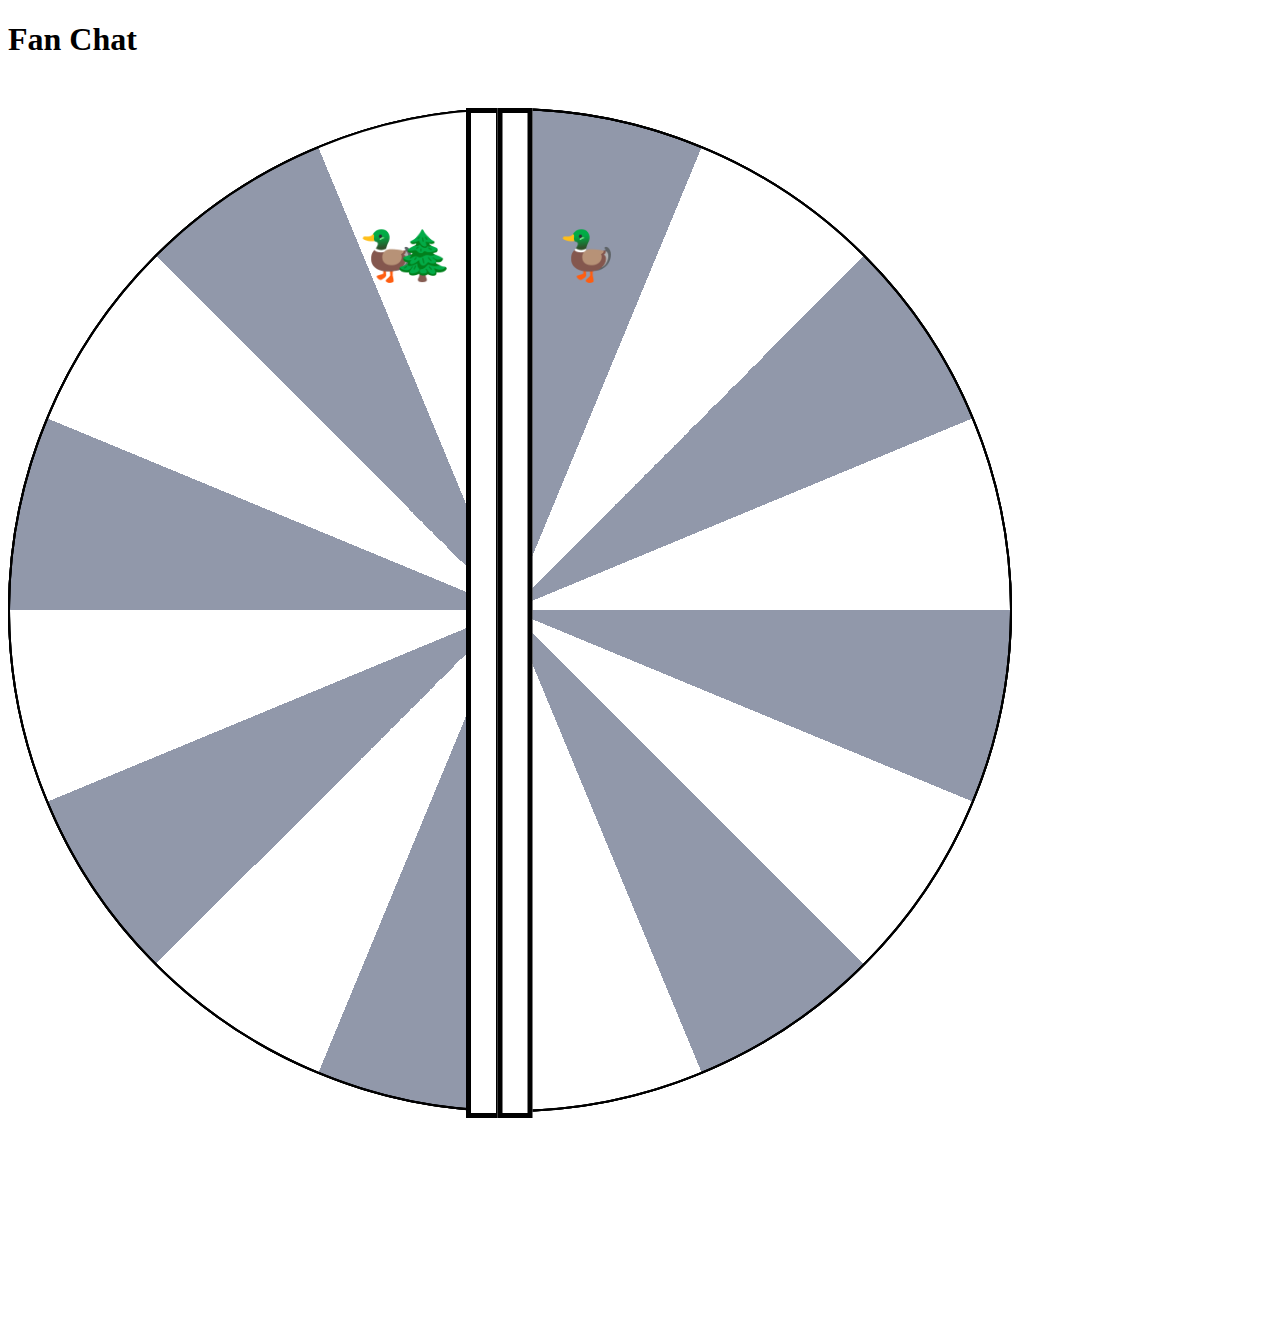
==== index.html @ ec8c6273 "fan styling and simple avatars" ====
<!DOCTYPE html>
<html lang="en">
<head>
    <meta charset="UTF-8">
    <meta name="viewport" content="width=device-width, initial-scale=1.0">
    <title>Pie Chart</title>
    <link rel="stylesheet" href="style.css">
</head>
<body>
    <h1>Fan Chat</h1>
    <div class="piechart">
		<div id="slice1" class="pie-slice right"></div>
		<div id="slice2" class="pie-slice right"></div>
		<div id="slice3" class="pie-slice right"></div>
		<div id="slice4" class="pie-slice right"></div>
		<div id="slice5" class="pie-slice right"></div>
		<div id="slice6" class="pie-slice right"></div>
		<div id="slice7" class="pie-slice right"></div>
		<div id="slice8" class="pie-slice right"></div>
		<div id="slice9" class="pie-slice left"></div>
		<div id="slice10" class="pie-slice left"></div>
		<div id="slice11" class="pie-slice left"></div>
		<div id="slice12" class="pie-slice left"></div>
		<div id="slice13" class="pie-slice left"></div>
		<div id="slice14" class="pie-slice left"></div>
		<div id="slice15" class="pie-slice left"></div>
        <div id="slice16" class="pie-slice left"></div>
		<div class="center-bar" id="bar1"></div>
    	<div class="center-bar" id="bar2"></div>

		<h2 id="duck1" class="left">🦆</h2>
		<h2 id="duck2" class="right">🦆</h2>
		
		<h2 id="tree1" class="left">🌲</h2>

    </div>
    <script src="fan.js"></script>
</body>
</html>
---- style.css ----
.piechart {
    margin-top: 50px;
    width: 1000px;
    height: 1000px;
    position: relative;
    border-radius: 50%;
    position: relative;
}

.center-bar {
    position: absolute;
    width: 25px; /* Thickness of the bars */
    height: 100%; /* Same height as the pie chart */
    top: 0;
    left: 50%; /* Initially position at the center */
    z-index: 15; /* Above the pie slices */
}

#bar1 {
    transform: translateX(-120%); /* Move the first bar to the left */
    background-color: white;
    border: 5px solid black; /* Add a black border */
}

#bar2 {
    margin-left: px;
    transform: translateX(-30%); /* Move the second bar to the right */
    background-color: white; /* Adjust color as needed */
    border: 5px solid black; /* Add a black border */
}

.pie-slice {
    width: 100%;
    height: 100%;
    position: absolute;
    border-radius: 50%;
    display: flex;
    justify-content: center;
    align-items: center;
    background: white;
    border: 2px solid black; 
}

#duck1 {
    position: absolute;
    top: 200px;
    left: 650px;
    right: 500px;
    width: 200px;
    height: 200px;
    transform: scale(2);
}

#duck2 {
    position: absolute;
    top: 200px;
    left: 450px;
    right: 500px;
    width: 200px;
    height: 200px;
    transform: scale(2);
}

#tree1 {
    position: absolute;
    top: 200px;
    left: 485px;
    right: 500px;
    width: 200px;
    height: 200px;
    transform: scale(2);
}

#slice1 {
    background: conic-gradient(#9198aa 0deg 22.5deg, transparent 22.5deg 360deg);
    clip-path: polygon(50% 50%, 0 0, 100% 0);
}

#slice2 {
    background: conic-gradient(white 0deg 22.5deg, transparent 22.5deg 360deg);
    clip-path: polygon(50% 50%, 0 0, 100% 0);
    transform: rotate(22.5deg);
}

#slice3 {
    background: conic-gradient(#9198aa 0deg 22.5deg, transparent 22.5deg 360deg);
    clip-path: polygon(50% 50%, 0 0, 100% 0);
    transform: rotate(45deg);
}

#slice4 {
    background: conic-gradient(white 0deg 22.5deg, transparent 22.5deg 360deg);
    clip-path: polygon(50% 50%, 0 0, 100% 0);
    transform: rotate(67.5deg);
}

#slice5 {
    background: conic-gradient(#9198aa 0deg 22.5deg, transparent 22.5deg 360deg);
    clip-path: polygon(50% 50%, 0 0, 100% 0);
    transform: rotate(90deg);
}

#slice6 {
    background: conic-gradient(white 0deg 22.5deg, transparent 22.5deg 360deg);
    clip-path: polygon(50% 50%, 0 0, 100% 0);
    transform: rotate(112.5deg);
}

#slice7 {
    background: conic-gradient(#9198aa 0deg 22.5deg, transparent 22.5deg 360deg);
    clip-path: polygon(50% 50%, 0 0, 100% 0);
    transform: rotate(135deg);
}

#slice8 {
    background: conic-gradient(white 0deg 22.5deg, transparent 22.5deg 360deg);
    clip-path: polygon(50% 50%, 0 0, 100% 0);
    transform: rotate(157.5deg);
}

#slice9 {
    background: conic-gradient(#9198aa 0deg 22.5deg, transparent 22.5deg 360deg);
    clip-path: polygon(50% 50%, 0 0, 100% 0);
    transform: rotate(180deg);
}

#slice10 {
    background: conic-gradient(white 0deg 22.5deg, transparent 22.5deg 360deg);
    clip-path: polygon(50% 50%, 0 0, 100% 0);
    transform: rotate(202.5deg);
}

#slice11 {
    background: conic-gradient(#9198aa 0deg 22.5deg, transparent 22.5deg 360deg);
    clip-path: polygon(50% 50%, 0 0, 100% 0);
    transform: rotate(225deg);
}

#slice12 {
    background: conic-gradient(white 0deg 22.5deg, transparent 22.5deg 360deg);
    clip-path: polygon(50% 50%, 0 0, 100% 0);
    transform: rotate(247.5deg);
}

#slice13 {
    background: conic-gradient(#9198aa 0deg 22.5deg, transparent 22.5deg 360deg);
    clip-path: polygon(50% 50%, 0 0, 100% 0);
    transform: rotate(270deg);
}

#slice14 {
    background: conic-gradient(white 0deg 22.5deg, transparent 22.5deg 360deg);
    clip-path: polygon(50% 50%, 0 0, 100% 0);
    transform: rotate(292.5deg);
}

#slice15 {
    background: conic-gradient(#9198aa 0deg 22.5deg, transparent 22.5deg 360deg);
    clip-path: polygon(50% 50%, 0 0, 100% 0);
    transform: rotate(315deg);
}

#slice16 {
    background: conic-gradient(white 0deg 22.5deg, transparent 22.5deg 360deg);
    clip-path: polygon(50% 50%, 0 0, 100% 0);
    transform: rotate(337.5deg);
}
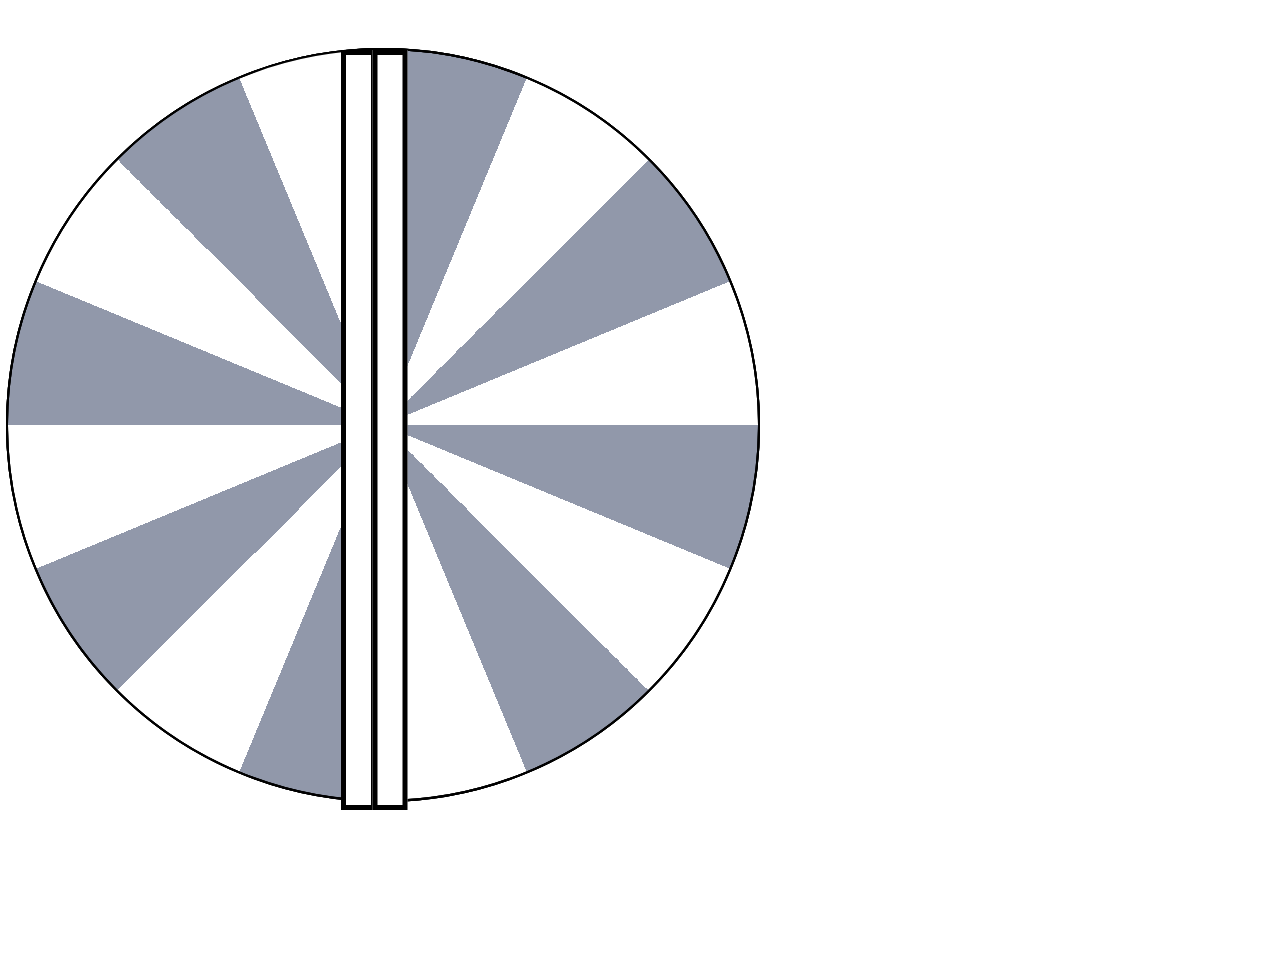
==== commit 269ad725: "comment out emojis temp" ====
--- a/index.html
+++ b/index.html
@@ -7,7 +7,6 @@
     <link rel="stylesheet" href="style.css">
 </head>
 <body>
-    <h1>Fan Chat</h1>
     <div class="piechart">
 		<div id="slice1" class="pie-slice right"></div>
 		<div id="slice2" class="pie-slice right"></div>
@@ -28,10 +27,10 @@
 		<div class="center-bar" id="bar1"></div>
     	<div class="center-bar" id="bar2"></div>
 
-		<h2 id="duck1" class="left">🦆</h2>
+		<!-- <h2 id="duck1" class="left">🦆</h2>
 		<h2 id="duck2" class="right">🦆</h2>
 		
-		<h2 id="tree1" class="left">🌲</h2>
+		<h2 id="tree1" class="left">🌲</h2> -->
 
     </div>
     <script src="fan.js"></script>
--- a/style.css
+++ b/style.css
@@ -1,8 +1,10 @@
 .piechart {
     margin-top: 50px;
-    width: 1000px;
-    height: 1000px;
-    position: relative;
+    width: 750px;
+    height: 750px;
+    display: flex;
+    justify-content: center;
+    align-items: center;
     border-radius: 50%;
     position: relative;
 }
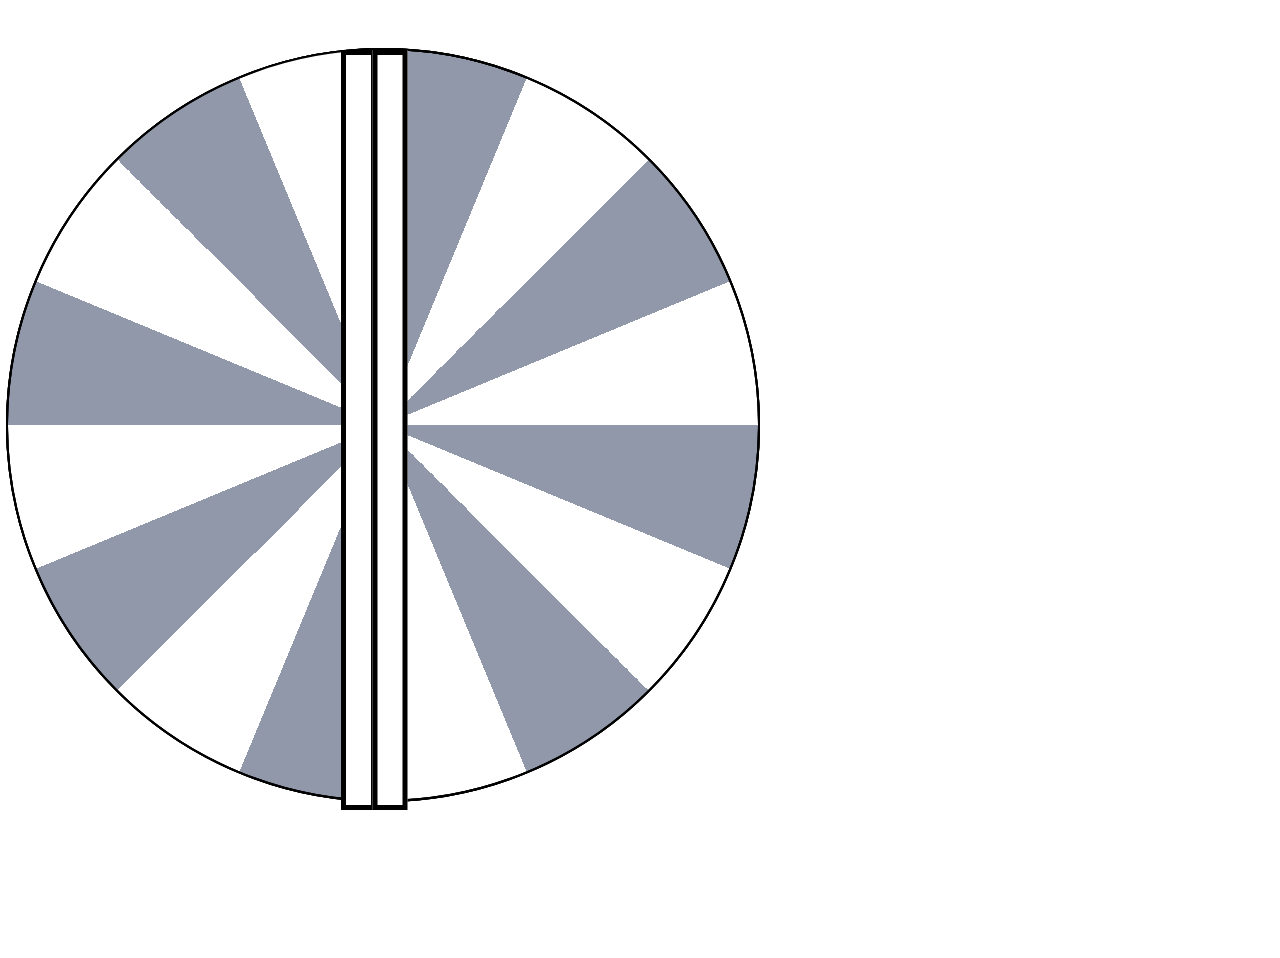
==== commit 0df15b0e: "fix border issue" ====
--- a/index.html
+++ b/index.html
@@ -8,22 +8,22 @@
 </head>
 <body>
     <div class="piechart">
-		<div id="slice1" class="pie-slice right"></div>
-		<div id="slice2" class="pie-slice right"></div>
+		<div id="slice1" class="pie-slice right left-border"></div>
+		<div id="slice2" class="pie-slice right left-border"></div>
 		<div id="slice3" class="pie-slice right"></div>
 		<div id="slice4" class="pie-slice right"></div>
 		<div id="slice5" class="pie-slice right"></div>
 		<div id="slice6" class="pie-slice right"></div>
 		<div id="slice7" class="pie-slice right"></div>
-		<div id="slice8" class="pie-slice right"></div>
-		<div id="slice9" class="pie-slice left"></div>
-		<div id="slice10" class="pie-slice left"></div>
+		<div id="slice8" class="pie-slice right left-border"></div>
+		<div id="slice9" class="pie-slice left right-border"></div>
+		<div id="slice10" class="pie-slice left right-border"></div>
 		<div id="slice11" class="pie-slice left"></div>
 		<div id="slice12" class="pie-slice left"></div>
 		<div id="slice13" class="pie-slice left"></div>
 		<div id="slice14" class="pie-slice left"></div>
 		<div id="slice15" class="pie-slice left"></div>
-        <div id="slice16" class="pie-slice left"></div>
+        <div id="slice16" class="pie-slice left right-border"></div>
 		<div class="center-bar" id="bar1"></div>
     	<div class="center-bar" id="bar2"></div>
 
--- a/style.css
+++ b/style.css
@@ -76,6 +76,7 @@
 #slice1 {
     background: conic-gradient(#9198aa 0deg 22.5deg, transparent 22.5deg 360deg);
     clip-path: polygon(50% 50%, 0 0, 100% 0);
+    transform: rotate(0deg);
 }
 
 #slice2 {
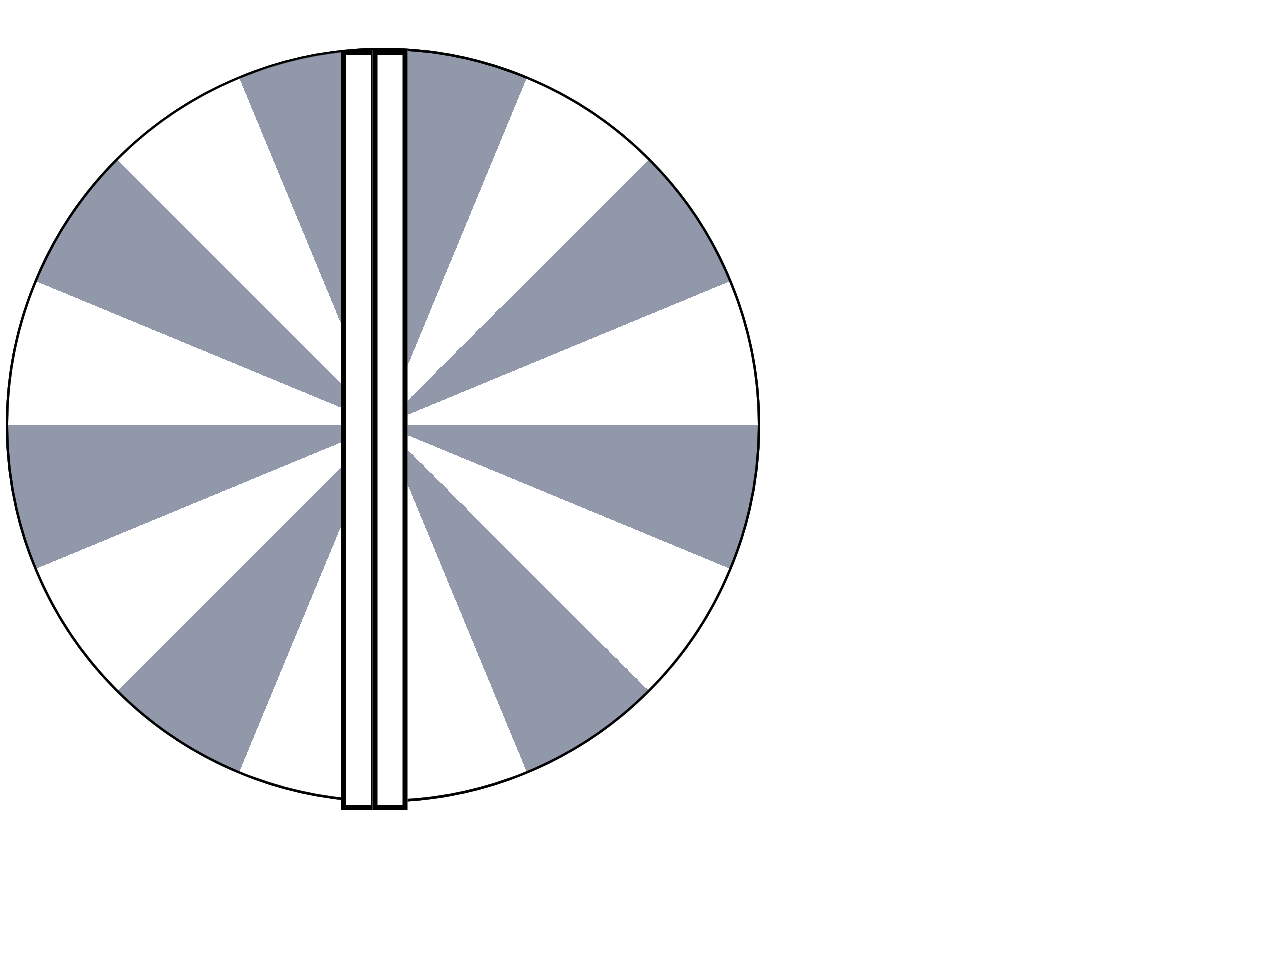
==== commit 12141880: "update page title" ====
--- a/index.html
+++ b/index.html
@@ -3,7 +3,7 @@
 <head>
     <meta charset="UTF-8">
     <meta name="viewport" content="width=device-width, initial-scale=1.0">
-    <title>Pie Chart</title>
+    <title>Dance Cards</title>
     <link rel="stylesheet" href="style.css">
 </head>
 <body>
--- a/style.css
+++ b/style.css
@@ -122,49 +122,49 @@
 }
 
 #slice9 {
-    background: conic-gradient(#9198aa 0deg 22.5deg, transparent 22.5deg 360deg);
+    background: conic-gradient(white 0deg 22.5deg, transparent 22.5deg 360deg);
     clip-path: polygon(50% 50%, 0 0, 100% 0);
     transform: rotate(180deg);
 }
 
 #slice10 {
-    background: conic-gradient(white 0deg 22.5deg, transparent 22.5deg 360deg);
+    background: conic-gradient(#9198aa 0deg 22.5deg, transparent 22.5deg 360deg);
     clip-path: polygon(50% 50%, 0 0, 100% 0);
     transform: rotate(202.5deg);
 }
 
 #slice11 {
-    background: conic-gradient(#9198aa 0deg 22.5deg, transparent 22.5deg 360deg);
+    background: conic-gradient(white 0deg 22.5deg, transparent 22.5deg 360deg);
     clip-path: polygon(50% 50%, 0 0, 100% 0);
     transform: rotate(225deg);
 }
 
 #slice12 {
-    background: conic-gradient(white 0deg 22.5deg, transparent 22.5deg 360deg);
+    background: conic-gradient(#9198aa 0deg 22.5deg, transparent 22.5deg 360deg);
     clip-path: polygon(50% 50%, 0 0, 100% 0);
     transform: rotate(247.5deg);
 }
 
 #slice13 {
-    background: conic-gradient(#9198aa 0deg 22.5deg, transparent 22.5deg 360deg);
+    background: conic-gradient(white 0deg 22.5deg, transparent 22.5deg 360deg);
     clip-path: polygon(50% 50%, 0 0, 100% 0);
     transform: rotate(270deg);
 }
 
 #slice14 {
-    background: conic-gradient(white 0deg 22.5deg, transparent 22.5deg 360deg);
+    background: conic-gradient(#9198aa 0deg 22.5deg, transparent 22.5deg 360deg);
     clip-path: polygon(50% 50%, 0 0, 100% 0);
     transform: rotate(292.5deg);
 }
 
 #slice15 {
-    background: conic-gradient(#9198aa 0deg 22.5deg, transparent 22.5deg 360deg);
+    background: conic-gradient(white 0deg 22.5deg, transparent 22.5deg 360deg);
     clip-path: polygon(50% 50%, 0 0, 100% 0);
     transform: rotate(315deg);
 }
 
 #slice16 {
-    background: conic-gradient(white 0deg 22.5deg, transparent 22.5deg 360deg);
+    background: conic-gradient(#9198aa 0deg 22.5deg, transparent 22.5deg 360deg);
     clip-path: polygon(50% 50%, 0 0, 100% 0);
     transform: rotate(337.5deg);
 }
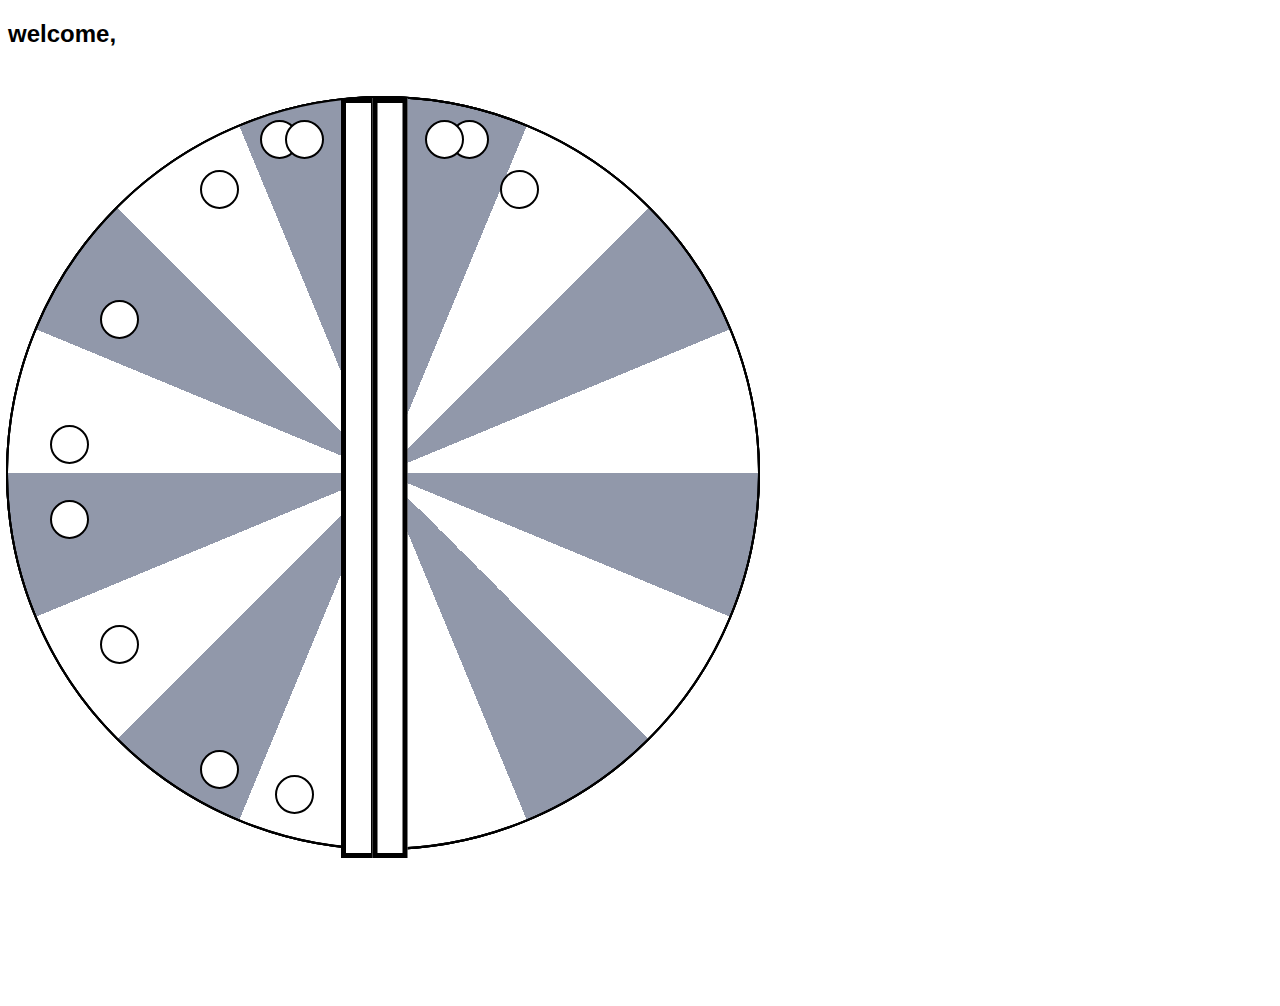
==== commit e283fda0: "emoji sockets working" ====
--- a/index.html
+++ b/index.html
@@ -7,6 +7,35 @@
     <link rel="stylesheet" href="style.css">
 </head>
 <body>
+	<h2 id="welcomeText">welcome, </h2> 
+	<div class="emoji right" id="bunny-right"></div>
+	<div class="emoji left" id="bunny-left"></div>
+
+	<div class="emoji left" id="cat-left"></div>
+	<div class="emoji right" id="cat-right"></div>
+
+	<div class="emoji left" id="dog-left"></div>
+	<div class="emoji right" id="dog-right"></div>
+
+	<div class="emoji left" id="duck-left"></div>
+	<!-- <div class="emoji right" id="duck-right">🦆</div> -->
+
+	<div class="emoji left" id="bear-left"></div>
+	<!-- <div class="emoji right" id="bear-right">🧸</div> -->
+
+	<div class="emoji left" id="frog-left"></div>
+	<!-- <div class="emoji right" id="frog-right">🐸</div> -->
+
+	<div class="emoji left" id="penguin-left"></div>
+	<!-- <div class="emoji right" id="penguin-right">🐧</div> -->
+
+	<div class="emoji left" id="butterfly-left"></div>
+	<!-- <div class="emoji right" id="butterfly-right">🦋</div> -->
+
+	<div class="emoji left" id="panda-left"></div>
+	<!-- <div class="emoji right" id="panda-right">🐼</div> -->
+
+
     <div class="piechart">
 		<div id="slice1" class="pie-slice right left-border"></div>
 		<div id="slice2" class="pie-slice right left-border"></div>
@@ -27,12 +56,8 @@
 		<div class="center-bar" id="bar1"></div>
     	<div class="center-bar" id="bar2"></div>
 
-		<!-- <h2 id="duck1" class="left">🦆</h2>
-		<h2 id="duck2" class="right">🦆</h2>
-		
-		<h2 id="tree1" class="left">🌲</h2> -->
-
     </div>
+	<script src="http://localhost:9000/socket.io/socket.io.js"></script>
     <script src="fan.js"></script>
 </body>
 </html>
--- a/style.css
+++ b/style.css
@@ -1,3 +1,7 @@
+* {
+    font-family: 'SF Pro Display', sans-serif;
+
+}
 .piechart {
     margin-top: 50px;
     width: 750px;
@@ -168,3 +172,106 @@
     clip-path: polygon(50% 50%, 0 0, 100% 0);
     transform: rotate(337.5deg);
 }
+
+.emoji {
+    font-size: 15px; /* Adjusts the size of the emoji */
+    width: 35px; /* Width of the icon */
+    height: 35px; /* Height of the icon */
+    line-height: 35px; /* Centers the emoji vertically */
+    text-align: center; /* Centers the emoji horizontally */
+    border-radius: 50%; /* Makes the icon circular */
+    background-color: white; /* Background color */
+    border: 2px solid black; /* Border around the icon */
+    z-index: 20;
+}
+
+#bunny-left {
+    position: absolute;
+    top: 120px;
+    left: 260px;
+}
+
+#bunny-right {
+    position: absolute;
+    top: 120px;
+    left: 450px;
+}
+
+#cat-left {
+    position: absolute;
+    top: 120px;
+    left: 285px;
+}
+
+#cat-right {
+    position: absolute;
+    top: 120px;
+    left: 425px;
+}
+
+#dog-left {
+    position: absolute;
+    top: 170px;
+    left: 200px;
+}
+
+#dog-right {
+    position: absolute;
+    top: 170px;
+    left: 500px;
+
+}
+
+#duck-left {
+    position: absolute;
+    top: 300px;
+    left: 100px;
+}
+
+#bear-left {
+    position: absolute;
+    top: 425px;
+    left: 50px;
+}
+
+#dog-left {
+    position: absolute;
+    top: 170px;
+    left: 200px;
+}
+
+#duck-left {
+    position: absolute;
+    top: 300px;
+    left: 100px;
+}
+
+#bear-left {
+    position: absolute;
+    top: 425px;
+    left: 50px;
+}
+
+#frog-left {
+    position: absolute;
+    top: 500px;
+    left: 50px;
+}
+
+#penguin-left {
+    position: absolute;
+    top: 625px;
+    left: 100px;
+}
+
+#butterfly-left {
+    position: absolute;
+    top: 750px;
+    left: 200px;
+}
+
+#panda-left {
+    position: absolute;
+    top: 775px;
+    left: 275px;
+}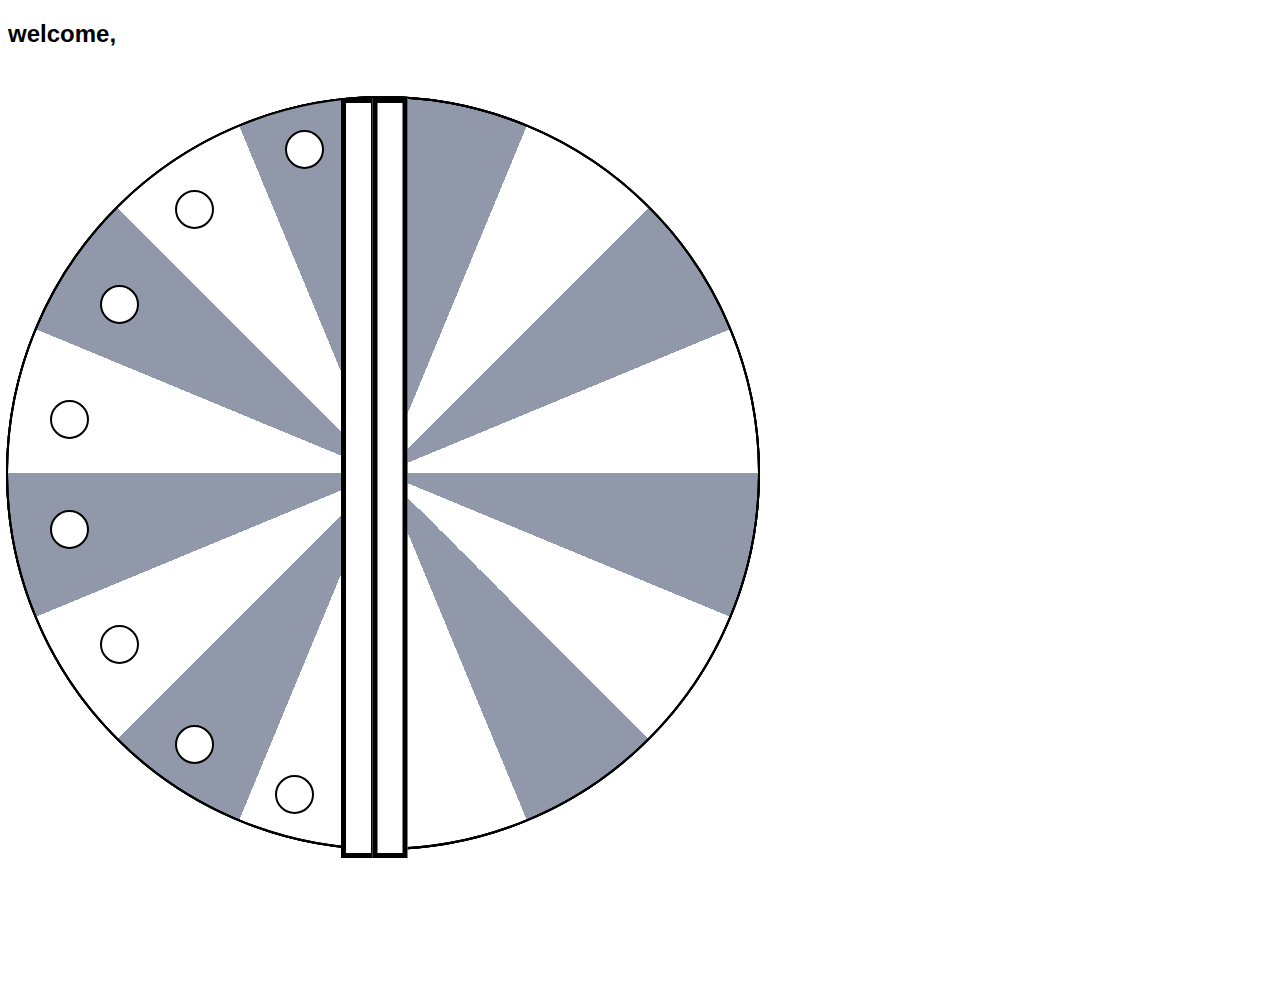
==== commit dfd579e2: "client implementation receive socket for emojis entering and leaving" ====
--- a/index.html
+++ b/index.html
@@ -8,31 +8,31 @@
 </head>
 <body>
 	<h2 id="welcomeText">welcome, </h2> 
-	<div class="emoji right" id="bunny-right"></div>
-	<div class="emoji left" id="bunny-left"></div>
+	<!-- <div class="emoji right" id="bunny-right"></div> -->
+	<!-- <div class="emoji left" id="bunny-left"></div> -->
 
-	<div class="emoji left" id="cat-left"></div>
-	<div class="emoji right" id="cat-right"></div>
+	<div class="emoji left" id="one-left"></div>
+	<!-- <div class="emoji right" id="cat-right"></div> -->
 
-	<div class="emoji left" id="dog-left"></div>
-	<div class="emoji right" id="dog-right"></div>
+	<div class="emoji left" id="two-left"></div>
+	<!-- <div class="emoji right" id="dog-right"></div> -->
 
-	<div class="emoji left" id="duck-left"></div>
+	<div class="emoji left" id="three-left"></div>
 	<!-- <div class="emoji right" id="duck-right">🦆</div> -->
 
-	<div class="emoji left" id="bear-left"></div>
+	<div class="emoji left" id="four-left"></div>
 	<!-- <div class="emoji right" id="bear-right">🧸</div> -->
 
-	<div class="emoji left" id="frog-left"></div>
+	<div class="emoji left" id="five-left"></div>
 	<!-- <div class="emoji right" id="frog-right">🐸</div> -->
 
-	<div class="emoji left" id="penguin-left"></div>
+	<div class="emoji left" id="six-left"></div>
 	<!-- <div class="emoji right" id="penguin-right">🐧</div> -->
 
-	<div class="emoji left" id="butterfly-left"></div>
+	<div class="emoji left" id="seven-left"></div>
 	<!-- <div class="emoji right" id="butterfly-right">🦋</div> -->
 
-	<div class="emoji left" id="panda-left"></div>
+	<div class="emoji left" id="eight-left"></div>
 	<!-- <div class="emoji right" id="panda-right">🐼</div> -->
 
 
--- a/style.css
+++ b/style.css
@@ -187,38 +187,38 @@
 
 #bunny-left {
     position: absolute;
-    top: 120px;
+    top: 130px;
     left: 260px;
 }
 
 #bunny-right {
     position: absolute;
-    top: 120px;
+    top: 130px;
     left: 450px;
 }
 
-#cat-left {
-    position: absolute;
-    top: 120px;
+#one-left {
+    position: absolute;
+    top: 130px;
     left: 285px;
 }
 
-#cat-right {
-    position: absolute;
-    top: 120px;
-    left: 425px;
-}
+/* #cat-right {
+    position: absolute;
+    top: 130px;
+    left: 4335px;
+} */
 
 #dog-left {
     position: absolute;
-    top: 170px;
+    top: 200px;
     left: 200px;
 }
 
 #dog-right {
     position: absolute;
-    top: 170px;
-    left: 500px;
+    top: 200px;
+    left: 550px;
 
 }
 
@@ -234,43 +234,43 @@
     left: 50px;
 }
 
-#dog-left {
-    position: absolute;
-    top: 170px;
-    left: 200px;
-}
-
-#duck-left {
-    position: absolute;
-    top: 300px;
+#two-left {
+    position: absolute;
+    top: 190px;
+    left: 175px;
+}
+
+#three-left {
+    position: absolute;
+    top: 285px;
     left: 100px;
 }
 
-#bear-left {
-    position: absolute;
-    top: 425px;
+#four-left {
+    position: absolute;
+    top: 400px;
     left: 50px;
 }
 
-#frog-left {
-    position: absolute;
-    top: 500px;
+#five-left {
+    position: absolute;
+    top: 510px;
     left: 50px;
 }
 
-#penguin-left {
+#six-left {
     position: absolute;
     top: 625px;
     left: 100px;
 }
 
-#butterfly-left {
-    position: absolute;
-    top: 750px;
-    left: 200px;
-}
-
-#panda-left {
+#seven-left {
+    position: absolute;
+    top: 725px;
+    left: 175px;
+}
+
+#eight-left {
     position: absolute;
     top: 775px;
     left: 275px;
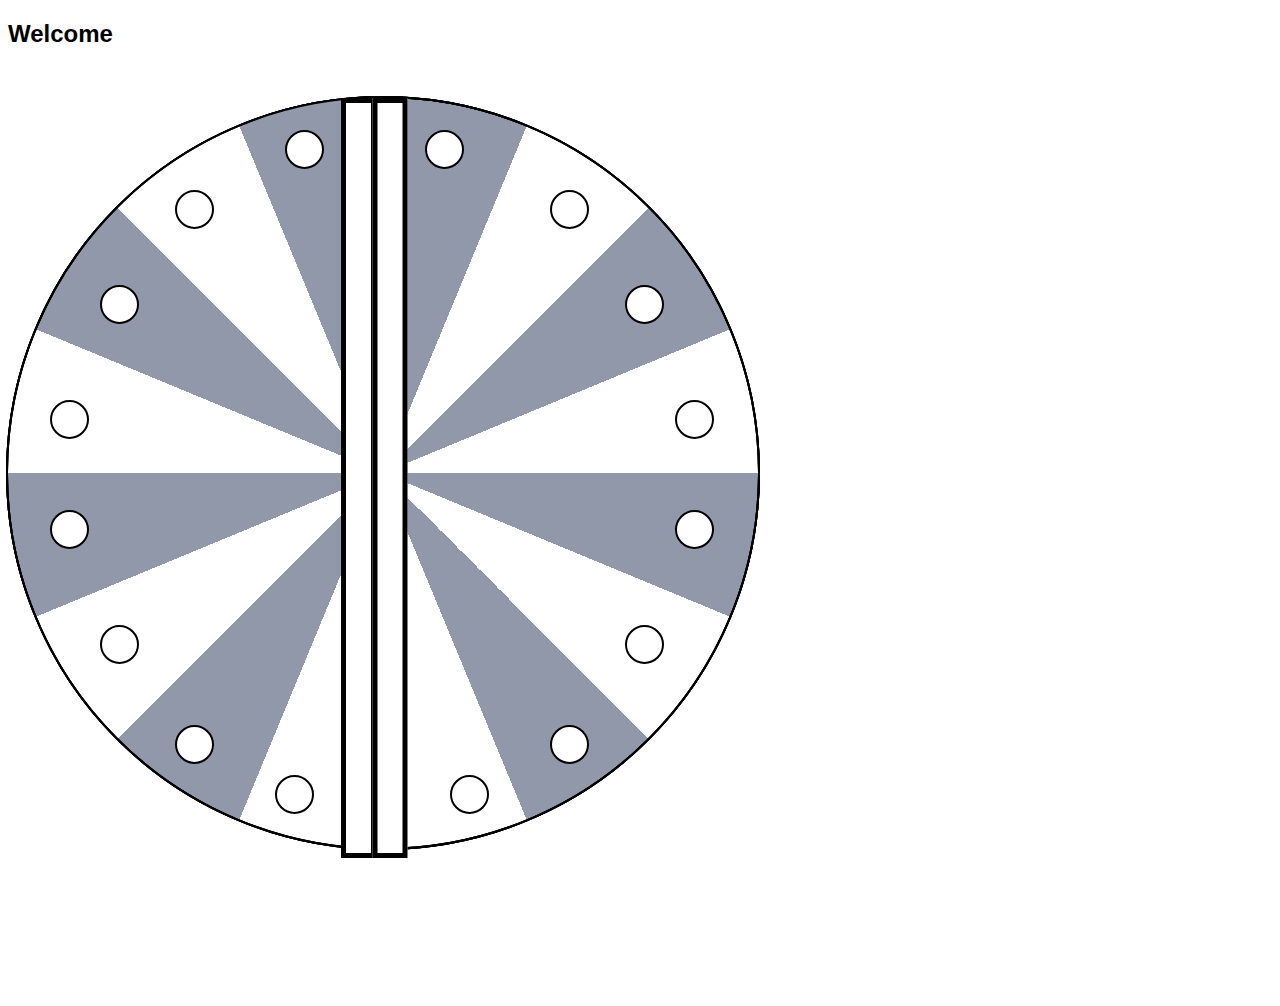
==== commit d6c5c1f1: "rightside circles wip" ====
--- a/index.html
+++ b/index.html
@@ -7,33 +7,31 @@
     <link rel="stylesheet" href="style.css">
 </head>
 <body>
-	<h2 id="welcomeText">welcome, </h2> 
-	<!-- <div class="emoji right" id="bunny-right"></div> -->
-	<!-- <div class="emoji left" id="bunny-left"></div> -->
+	<h2 id="welcomeText">Welcome</h2> 
 
 	<div class="emoji left" id="one-left"></div>
-	<!-- <div class="emoji right" id="cat-right"></div> -->
+	<div class="emoji right" id="one-right"></div>
 
 	<div class="emoji left" id="two-left"></div>
-	<!-- <div class="emoji right" id="dog-right"></div> -->
+	<div class="emoji right" id="two-right"></div>
 
 	<div class="emoji left" id="three-left"></div>
-	<!-- <div class="emoji right" id="duck-right">🦆</div> -->
+	<div class="emoji right" id="three-right"></div>
 
 	<div class="emoji left" id="four-left"></div>
-	<!-- <div class="emoji right" id="bear-right">🧸</div> -->
+	<div class="emoji right" id="four-right"></div>
 
 	<div class="emoji left" id="five-left"></div>
-	<!-- <div class="emoji right" id="frog-right">🐸</div> -->
+	<div class="emoji right" id="five-right"></div>
 
 	<div class="emoji left" id="six-left"></div>
-	<!-- <div class="emoji right" id="penguin-right">🐧</div> -->
+	<div class="emoji right" id="six-right"></div>
 
 	<div class="emoji left" id="seven-left"></div>
-	<!-- <div class="emoji right" id="butterfly-right">🦋</div> -->
+	<div class="emoji right" id="seven-right"></div>
 
 	<div class="emoji left" id="eight-left"></div>
-	<!-- <div class="emoji right" id="panda-right">🐼</div> -->
+	<div class="emoji right" id="eight-right"></div>
 
 
     <div class="piechart">
--- a/style.css
+++ b/style.css
@@ -203,11 +203,11 @@
     left: 285px;
 }
 
-/* #cat-right {
+#one-right {
     position: absolute;
     top: 130px;
-    left: 4335px;
-} */
+    left: 425px;
+}
 
 #dog-left {
     position: absolute;
@@ -240,38 +240,80 @@
     left: 175px;
 }
 
+#two-right {
+    position: absolute;
+    top: 190px;
+    left: 550px;
+}
+
 #three-left {
     position: absolute;
     top: 285px;
     left: 100px;
 }
 
+#three-right {
+    position: absolute;
+    top: 285px;
+    left: 625px;
+}
+
 #four-left {
     position: absolute;
     top: 400px;
     left: 50px;
 }
 
+#four-right {
+    position: absolute;
+    top: 400px;
+    left: 675px;
+}
+
 #five-left {
     position: absolute;
     top: 510px;
     left: 50px;
 }
 
+#five-right {
+    position: absolute;
+    top: 510px;
+    left: 675px;
+}
+
 #six-left {
     position: absolute;
     top: 625px;
     left: 100px;
 }
 
+#six-right {
+    position: absolute;
+    top: 625px;
+    left: 625px;
+}
+
 #seven-left {
     position: absolute;
     top: 725px;
     left: 175px;
 }
 
+#seven-right {
+    position: absolute;
+    top: 725px;
+    left: 550px;
+}
+
 #eight-left {
     position: absolute;
     top: 775px;
     left: 275px;
+}
+
+#eight-right {
+    position: absolute;
+    top: 775px;
+    left: 450px;
 }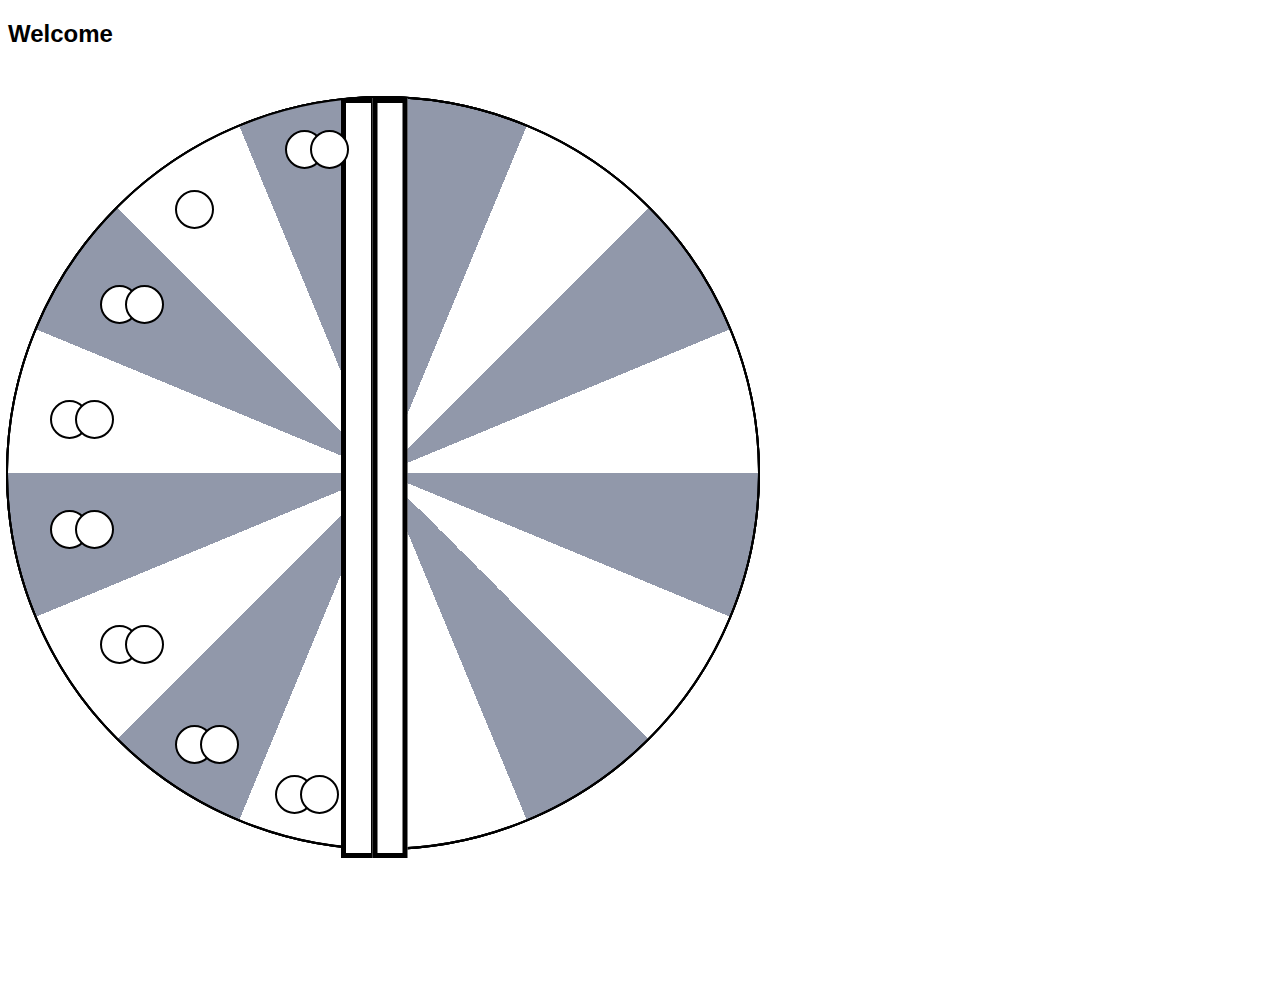
==== commit 1eee4d3b: "add paired icons" ====
--- a/index.html
+++ b/index.html
@@ -10,27 +10,35 @@
 	<h2 id="welcomeText">Welcome</h2> 
 
 	<div class="emoji left" id="one-left"></div>
+	<div class="emoji left" id="one-left-paired"></div>
 	<div class="emoji right" id="one-right"></div>
 
 	<div class="emoji left" id="two-left"></div>
+	<div class="emoji left" id="two-left-paired"></div>
 	<div class="emoji right" id="two-right"></div>
 
 	<div class="emoji left" id="three-left"></div>
+	<div class="emoji left" id="three-left-paired"></div>
 	<div class="emoji right" id="three-right"></div>
 
 	<div class="emoji left" id="four-left"></div>
+	<div class="emoji left" id="four-left-paired"></div>
 	<div class="emoji right" id="four-right"></div>
 
 	<div class="emoji left" id="five-left"></div>
+	<div class="emoji left" id="five-left-paired"></div>
 	<div class="emoji right" id="five-right"></div>
 
 	<div class="emoji left" id="six-left"></div>
+	<div class="emoji left" id="six-left-paired"></div>
 	<div class="emoji right" id="six-right"></div>
 
 	<div class="emoji left" id="seven-left"></div>
+	<div class="emoji left" id="seven-left-paired"></div>
 	<div class="emoji right" id="seven-right"></div>
 
 	<div class="emoji left" id="eight-left"></div>
+	<div class="emoji left" id="eight-left-paired"></div>
 	<div class="emoji right" id="eight-right"></div>
 
 
--- a/style.css
+++ b/style.css
@@ -203,35 +203,17 @@
     left: 285px;
 }
 
+#one-left-paired {
+    position: absolute;
+    top: 130px;
+    left: 310px;
+}
+
 #one-right {
     position: absolute;
     top: 130px;
     left: 425px;
-}
-
-#dog-left {
-    position: absolute;
-    top: 200px;
-    left: 200px;
-}
-
-#dog-right {
-    position: absolute;
-    top: 200px;
-    left: 550px;
-
-}
-
-#duck-left {
-    position: absolute;
-    top: 300px;
-    left: 100px;
-}
-
-#bear-left {
-    position: absolute;
-    top: 425px;
-    left: 50px;
+    display: none;
 }
 
 #two-left {
@@ -240,10 +222,18 @@
     left: 175px;
 }
 
+#two-left-paired {
+    position: absolute;
+    top: 190px;
+    left: 200px;
+    display: none;
+}
+
 #two-right {
     position: absolute;
     top: 190px;
     left: 550px;
+    display: none;
 }
 
 #three-left {
@@ -252,10 +242,17 @@
     left: 100px;
 }
 
+#three-left-paired {
+    position: absolute;
+    top: 285px;
+    left: 125px;
+}
+
 #three-right {
     position: absolute;
     top: 285px;
     left: 625px;
+    display: none;
 }
 
 #four-left {
@@ -264,10 +261,17 @@
     left: 50px;
 }
 
+#four-left-paired {
+    position: absolute;
+    top: 400px;
+    left: 75px;
+}
+
 #four-right {
     position: absolute;
     top: 400px;
     left: 675px;
+    display: none;
 }
 
 #five-left {
@@ -276,10 +280,17 @@
     left: 50px;
 }
 
+#five-left-paired {
+    position: absolute;
+    top: 510px;
+    left: 75px;
+}
+
 #five-right {
     position: absolute;
     top: 510px;
     left: 675px;
+    display: none;
 }
 
 #six-left {
@@ -288,10 +299,17 @@
     left: 100px;
 }
 
+#six-left-paired {
+    position: absolute;
+    top: 625px;
+    left: 125px;
+}
+
 #six-right {
     position: absolute;
     top: 625px;
     left: 625px;
+    display: none;
 }
 
 #seven-left {
@@ -300,10 +318,17 @@
     left: 175px;
 }
 
+#seven-left-paired {
+    position: absolute;
+    top: 725px;
+    left: 200px;
+}
+
 #seven-right {
     position: absolute;
     top: 725px;
     left: 550px;
+    display: none;
 }
 
 #eight-left {
@@ -312,8 +337,15 @@
     left: 275px;
 }
 
+#eight-left-paired {
+    position: absolute;
+    top: 775px;
+    left: 300px;
+}
+
 #eight-right {
     position: absolute;
     top: 775px;
     left: 450px;
+    display: none;
 }